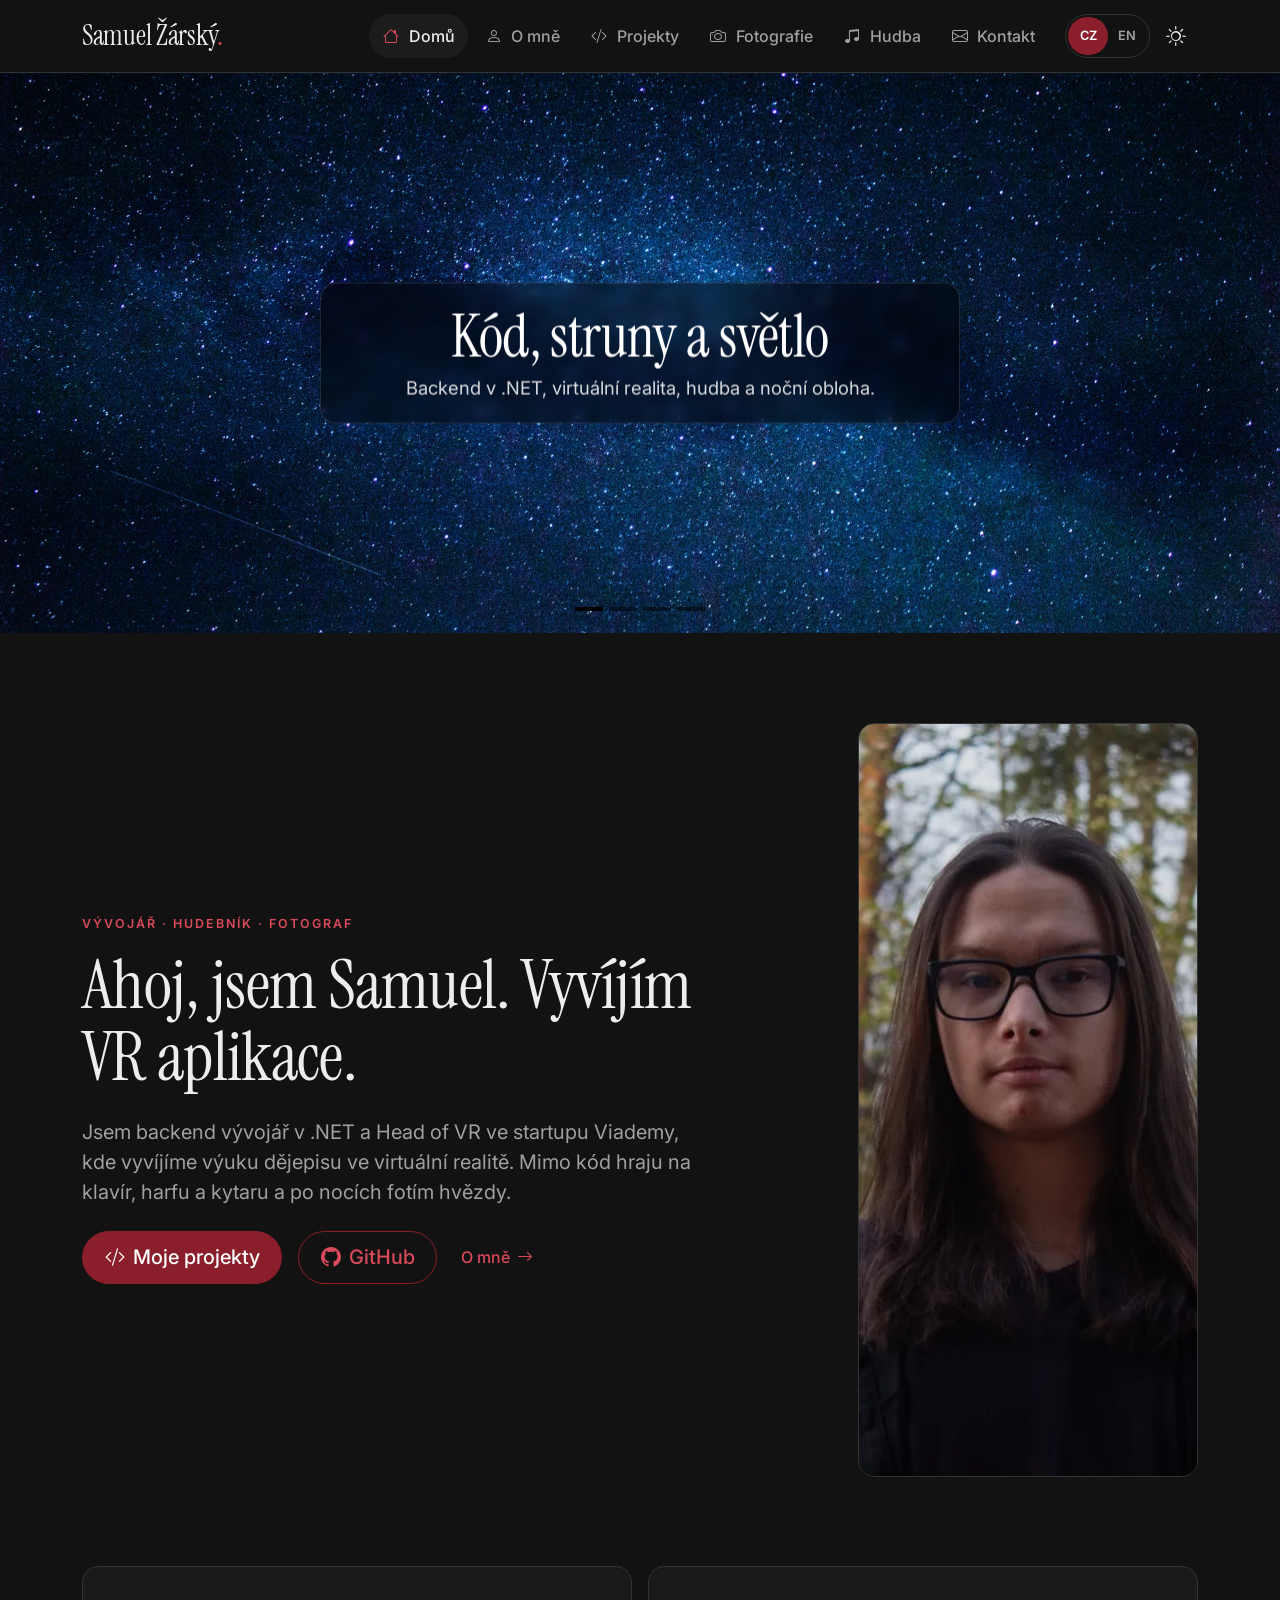
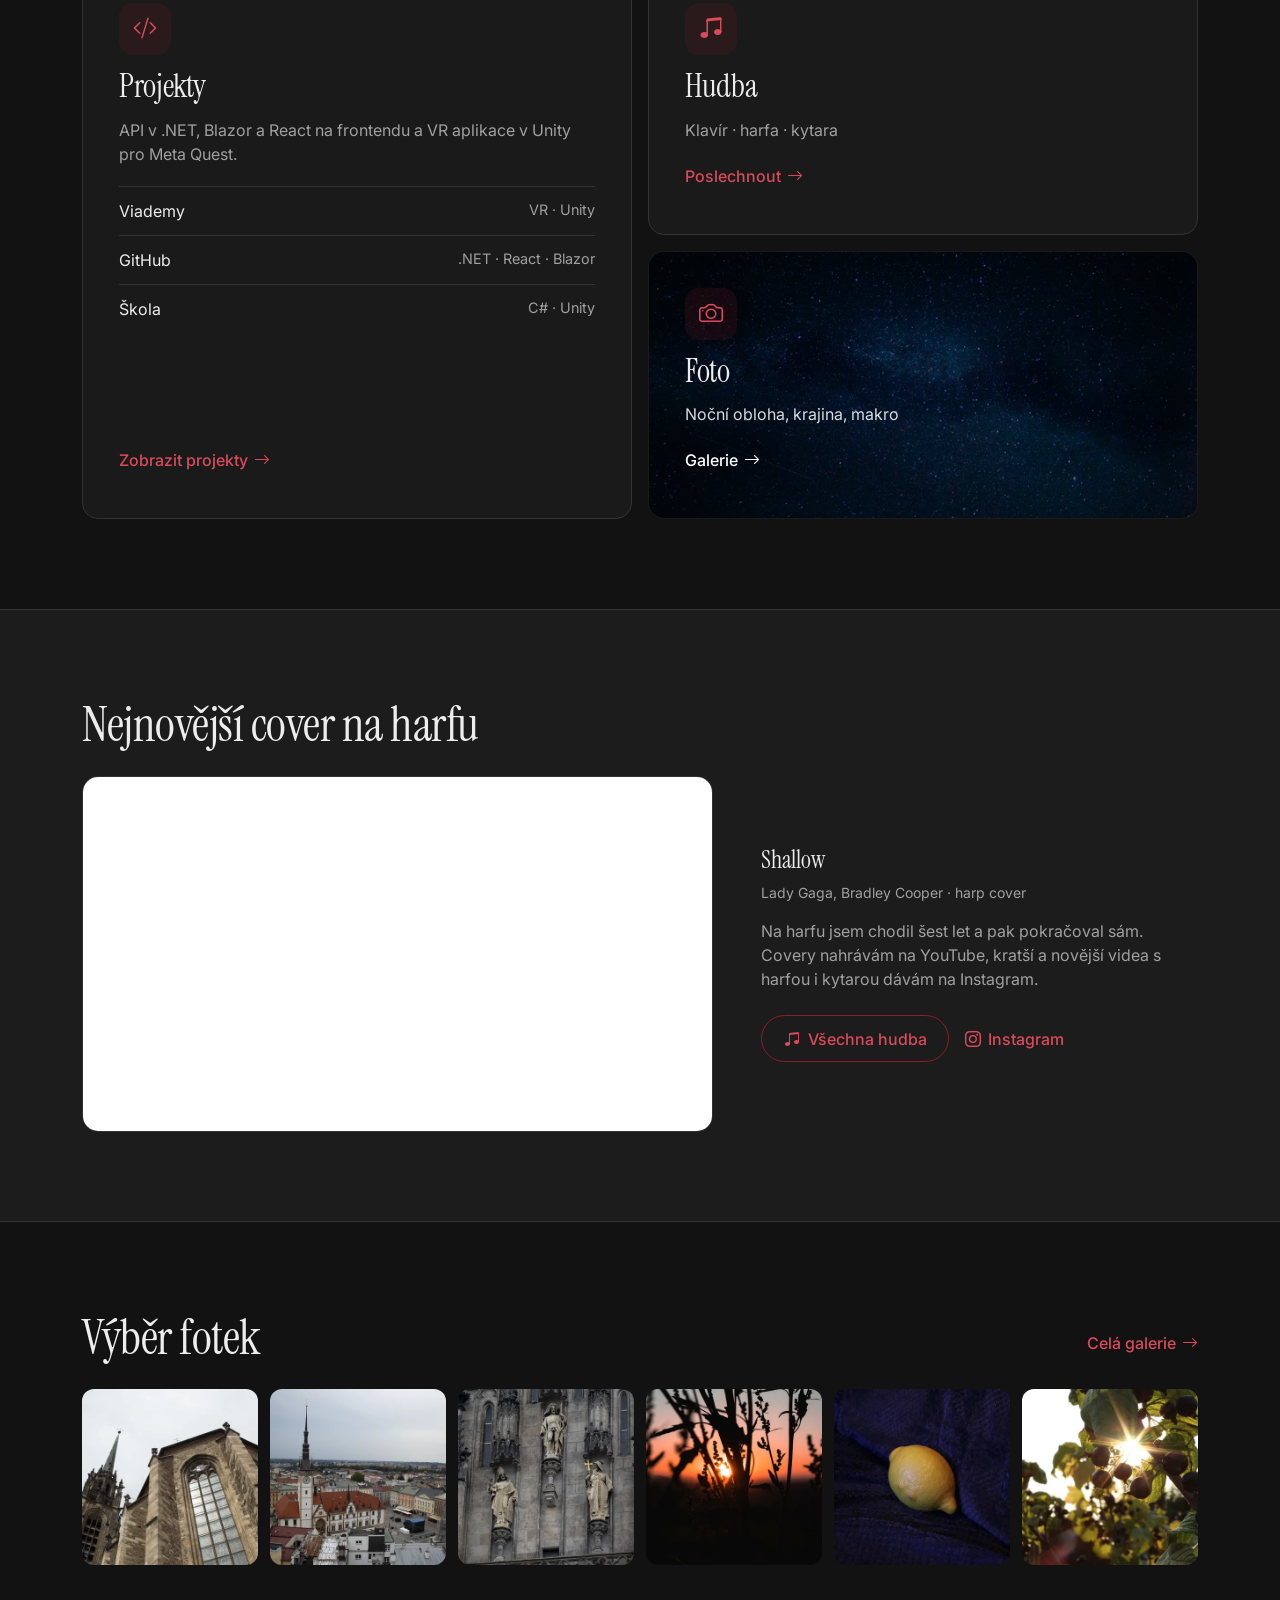
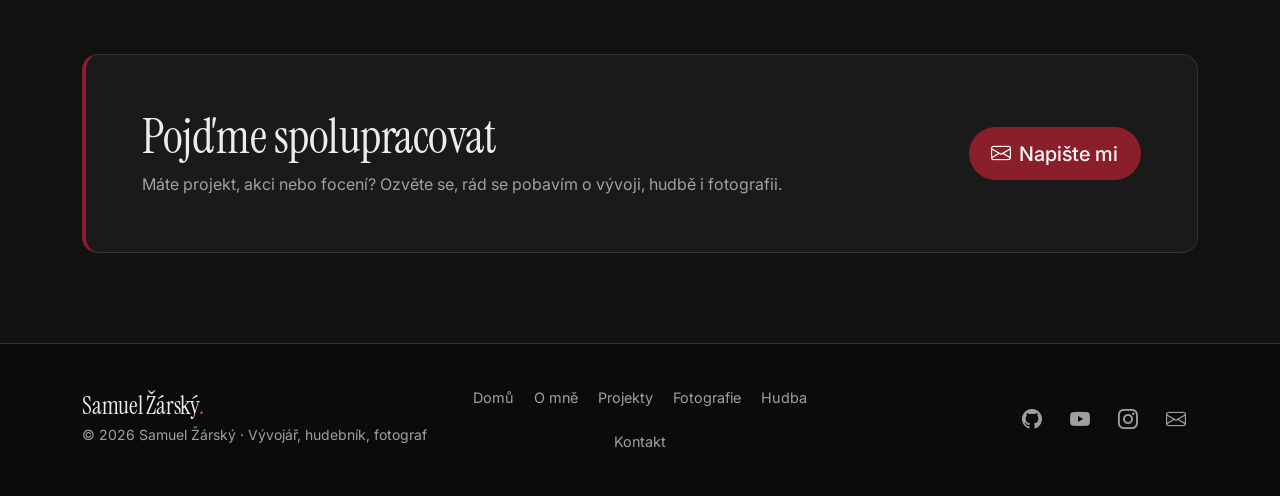
==== index.html @ fd3a8583 "web v1, needs updates" ====
<!DOCTYPE html>
<html lang="cs" data-bs-theme="dark">
<head>
  <meta charset="utf-8">
  <meta name="viewport" content="width=device-width, initial-scale=1">
  <title data-i18n="title.home">Samuel Žárský – vývojář, hudebník, fotograf</title>
  <meta name="description" content="Osobní portfolio Samuela Žárského: backend vývoj v .NET, VR aplikace v Unity, hudba a fotografie.">
  <meta name="theme-color" content="#121212">
  <script>
    (function () {
      try {
        var t = localStorage.getItem("theme");
        if (t === "light" || t === "dark") document.documentElement.setAttribute("data-bs-theme", t);
        var l = localStorage.getItem("lang");
        if (l === "cs" || l === "en") document.documentElement.lang = l;
      } catch (e) {}
    })();
  </script>
  <link rel="icon" href="assets/favicon.svg" type="image/svg+xml">
  <link rel="preconnect" href="https://fonts.googleapis.com">
  <link rel="preconnect" href="https://fonts.gstatic.com" crossorigin>
  <link rel="stylesheet" href="https://fonts.googleapis.com/css2?family=Instrument+Serif&amp;family=Inter:wght@400;500;600&amp;display=swap">
  <link rel="stylesheet" href="https://cdn.jsdelivr.net/npm/bootstrap@5.3.3/dist/css/bootstrap.min.css">
  <link rel="stylesheet" href="https://cdn.jsdelivr.net/npm/bootstrap-icons@1.11.3/font/bootstrap-icons.min.css">
  <link rel="stylesheet" href="assets/css/style.css">
</head>
<body>
  <a class="skip-link visually-hidden-focusable" href="#main" data-i18n="common.skip">Přeskočit na obsah</a>

  <!-- Navbar + offcanvas menu -->
  <header class="site-header sticky-top">
    <nav class="navbar navbar-expand-lg" aria-label="Hlavní navigace" data-i18n-attr="aria-label:common.mainNav">
      <div class="container">
        <a class="navbar-brand logo" href="index.html">Samuel Žárský<span class="accent">.</span></a>
        <div class="d-flex align-items-center gap-1 order-lg-last ms-auto ms-lg-3">
          <div class="d-flex">
          <div class="btn-group lang-switch" role="group" aria-label="Jazyk / Language">
            <button type="button" class="btn btn-lang" data-lang="cs" aria-label="Čeština">CZ</button>
            <button type="button" class="btn btn-lang" data-lang="en" aria-label="English">EN</button>
          </div>
          </div>
          <button type="button" class="btn-icon theme-toggle" aria-label="Přepnout světlý / tmavý motiv" data-i18n-attr="aria-label:common.theme"><i class="bi bi-sun" aria-hidden="true"></i></button>
          <button class="navbar-toggler btn-icon" type="button" data-bs-toggle="offcanvas" data-bs-target="#mainMenu" aria-controls="mainMenu" aria-label="Otevřít menu" data-i18n-attr="aria-label:common.openMenu"><i class="bi bi-list" aria-hidden="true"></i></button>
        </div>
        <div class="offcanvas offcanvas-end" tabindex="-1" id="mainMenu" aria-labelledby="mainMenuLabel">
          <div class="offcanvas-header">
            <p class="offcanvas-title logo mb-0" id="mainMenuLabel">Samuel Žárský<span class="accent">.</span></p>
            <button type="button" class="btn-icon ms-auto" data-bs-dismiss="offcanvas" aria-label="Zavřít menu" data-i18n-attr="aria-label:common.closeMenu"><i class="bi bi-x-lg" aria-hidden="true"></i></button>
          </div>
          <div class="offcanvas-body">
            <ul class="navbar-nav ms-lg-auto gap-1">
              <li class="nav-item"><a class="nav-link active" aria-current="page" href="index.html"><i class="bi bi-house" aria-hidden="true"></i><span data-i18n="nav.home">Domů</span></a></li>
              <li class="nav-item"><a class="nav-link" href="o-mne.html"><i class="bi bi-person" aria-hidden="true"></i><span data-i18n="nav.about">O mně</span></a></li>
              <li class="nav-item"><a class="nav-link" href="projekty.html"><i class="bi bi-code-slash" aria-hidden="true"></i><span data-i18n="nav.projects">Projekty</span></a></li>
              <li class="nav-item"><a class="nav-link" href="fotografie.html"><i class="bi bi-camera" aria-hidden="true"></i><span data-i18n="nav.photo">Fotografie</span></a></li>
              <li class="nav-item"><a class="nav-link" href="hudba.html"><i class="bi bi-music-note-beamed" aria-hidden="true"></i><span data-i18n="nav.music">Hudba</span></a></li>
              <li class="nav-item"><a class="nav-link" href="kontakt.html"><i class="bi bi-envelope" aria-hidden="true"></i><span data-i18n="nav.contact">Kontakt</span></a></li>
            </ul>
            <div class="d-lg-none mt-4 pt-4 border-top">
              <div class="d-flex align-items-center justify-content-between gap-3 mb-3">
                <span class="form-section-title mb-0" data-i18n="common.language">Jazyk</span>
                <div class="btn-group lang-switch" role="group" aria-label="Jazyk / Language">
            <button type="button" class="btn btn-lang" data-lang="cs" aria-label="Čeština">CZ</button>
            <button type="button" class="btn btn-lang" data-lang="en" aria-label="English">EN</button>
          </div>
              </div>
              <div class="d-flex align-items-center justify-content-between gap-3 mb-3">
                <span class="form-section-title mb-0" data-i18n="common.themeLabel">Motiv</span>
                <button type="button" class="btn-icon theme-toggle" aria-label="Přepnout světlý / tmavý motiv" data-i18n-attr="aria-label:common.theme"><i class="bi bi-sun" aria-hidden="true"></i></button>
              </div>
              <ul class="social-links list-unstyled mb-0">
                <li><a class="btn-icon" href="https://github.com/StringSlayyer" target="_blank" rel="noopener" aria-label="GitHub"><i class="bi bi-github" aria-hidden="true"></i></a></li>
                <li><a class="btn-icon" href="https://www.youtube.com/@samuelzarsky666" target="_blank" rel="noopener" aria-label="YouTube"><i class="bi bi-youtube" aria-hidden="true"></i></a></li>
                <li><a class="btn-icon" href="https://www.instagram.com/samuel_zarsky/" target="_blank" rel="noopener" aria-label="Instagram"><i class="bi bi-instagram" aria-hidden="true"></i></a></li>
                <li><a class="btn-icon" href="mailto:sam@viademy.com" aria-label="E-mail"><i class="bi bi-envelope" aria-hidden="true"></i></a></li>
              </ul>
            </div>
          </div>
        </div>
      </div>
    </nav>
  </header>

  <main id="main">
    <!-- Carousel -->
    <div id="heroCarousel" class="carousel slide carousel-fade hero-carousel" data-bs-ride="carousel" data-bs-interval="6000">
      <div class="carousel-indicators">
        <button type="button" data-bs-target="#heroCarousel" data-bs-slide-to="0" class="active" aria-current="true" aria-label="Snímek 1"></button>
        <button type="button" data-bs-target="#heroCarousel" data-bs-slide-to="1" aria-label="Snímek 2"></button>
        <button type="button" data-bs-target="#heroCarousel" data-bs-slide-to="2" aria-label="Snímek 3"></button>
        <button type="button" data-bs-target="#heroCarousel" data-bs-slide-to="3" aria-label="Snímek 4"></button>
      </div>
      <div class="carousel-inner">
        <div class="carousel-item active">
          <img src="assets/img/carousel/img_7862_ps.webp" width="2000" height="1333" alt="Mléčná dráha na noční obloze" data-i18n-attr="alt:hero.alt1">
          <div class="carousel-caption">
            <h2 data-i18n="hero.t1">Kód, struny a světlo</h2>
            <p data-i18n="hero.s1">Backend v .NET, virtuální realita, hudba a noční obloha.</p>
          </div>
        </div>
        <div class="carousel-item">
          <img src="assets/img/carousel/img_1972_ps1.webp" width="2000" height="1333" alt="Star trails nad siluetami stromů" data-i18n-attr="alt:hero.alt2" loading="lazy">
          <div class="carousel-caption">
            <h2 data-i18n="hero.t2">Kód</h2>
            <p data-i18n="hero.s2">Backend v .NET a VR aplikace v Unity.</p>
          </div>
        </div>
        <div class="carousel-item">
          <img src="assets/img/carousel/img_9283.webp" width="2000" height="1333" alt="Západ slunce prosvítající vysokou trávou" data-i18n-attr="alt:hero.alt3" loading="lazy">
          <div class="carousel-caption">
            <h2 data-i18n="hero.t3">Struny</h2>
            <p data-i18n="hero.s3">Klavír od první třídy, harfa a kytara.</p>
          </div>
        </div>
        <div class="carousel-item">
          <img src="assets/img/carousel/img_6453.webp" width="2000" height="1333" alt="Zimní noční obloha nad osvětleným obzorem" data-i18n-attr="alt:hero.alt4" loading="lazy">
          <div class="carousel-caption">
            <h2 data-i18n="hero.t4">Světlo</h2>
            <p data-i18n="hero.s4">Noční obloha, krajina a detaily kolem nás.</p>
          </div>
        </div>
      </div>
      <button class="carousel-control-prev" type="button" data-bs-target="#heroCarousel" data-bs-slide="prev">
        <span class="carousel-control-prev-icon" aria-hidden="true"></span>
        <span class="visually-hidden" data-i18n="common.prev">Předchozí</span>
      </button>
      <button class="carousel-control-next" type="button" data-bs-target="#heroCarousel" data-bs-slide="next">
        <span class="carousel-control-next-icon" aria-hidden="true"></span>
        <span class="visually-hidden" data-i18n="common.next">Další</span>
      </button>
    </div>

    <!-- Intro -->
    <section class="section" aria-labelledby="introTitle">
      <div class="container">
        <div class="row align-items-center g-4 g-lg-5">
          <div class="col-lg-7" data-reveal>
            <p class="eyebrow mb-3" data-i18n="home.eyebrow">Vývojář · Hudebník · Fotograf</p>
            <h1 id="introTitle" class="mb-4" data-i18n="home.title">Ahoj, jsem Samuel. Vyvíjím VR aplikace.</h1>
            <p class="lead mb-4" data-i18n="home.lead">Jsem backend vývojář v .NET a Head of VR ve startupu Viademy, kde vyvíjíme výuku dějepisu ve virtuální realitě. Mimo kód hraju na klavír, harfu a kytaru a po nocích fotím hvězdy.</p>
            <div class="d-flex flex-wrap align-items-center gap-2 gap-lg-3">
              <a class="btn btn-primary btn-lg" href="projekty.html"><i class="bi bi-code-slash" aria-hidden="true"></i><span data-i18n="home.ctaProjects">Moje projekty</span></a>
              <a class="btn btn-outline-primary btn-lg" href="https://github.com/StringSlayyer" target="_blank" rel="noopener"><i class="bi bi-github" aria-hidden="true"></i>GitHub</a>
              <a class="btn-link-arrow d-none d-lg-inline-flex ms-2" href="o-mne.html"><span data-i18n="nav.about">O mně</span><i class="bi bi-arrow-right" aria-hidden="true"></i></a>
            </div>
          </div>
          <div class="col-lg-4 offset-lg-1 d-none d-lg-block" data-reveal>
            <img class="portrait" src="assets/img/portret/img_0406.webp" width="800" height="754" alt="Portrét Samuela Žárského" data-i18n-attr="alt:common.portraitAlt" loading="lazy">
          </div>
        </div>
      </div>
    </section>

    <!-- Bento karty -->
    <section class="section pt-0" aria-label="Co dělám" data-i18n-attr="aria-label:home.bentoLabel">
      <div class="container">
        <div class="bento">
          <a class="bento-card bento-large card-surface card-hover" href="projekty.html" data-reveal>
            <span class="card-icon"><i class="bi bi-code-slash" aria-hidden="true"></i></span>
            <h3 data-i18n="nav.projects">Projekty</h3>
            <p data-i18n="home.bentoProjectsText">API v .NET, Blazor a React na frontendu a VR aplikace v Unity pro Meta Quest.</p>
            <ul class="project-list">
              <li><span>Viademy</span><span>VR · Unity</span></li>
              <li><span>GitHub</span><span>.NET · React · Blazor</span></li>
              <li><span data-i18n="projects.tabSchool">Škola</span><span>C# · Unity</span></li>
            </ul>
            <span class="btn-link-arrow"><span data-i18n="home.allProjects">Zobrazit projekty</span><i class="bi bi-arrow-right" aria-hidden="true"></i></span>
          </a>
          <a class="bento-card card-surface card-hover" href="hudba.html" data-reveal>
            <span class="card-icon"><i class="bi bi-music-note-beamed" aria-hidden="true"></i></span>
            <h3 data-i18n="nav.music">Hudba</h3>
            <p data-i18n="home.bentoMusicText">Klavír · harfa · kytara</p>
            <span class="btn-link-arrow"><span data-i18n="home.toMusic">Poslechnout</span><i class="bi bi-arrow-right" aria-hidden="true"></i></span>
          </a>
          <a class="bento-card card-surface card-hover has-image" href="fotografie.html" data-reveal>
            <img class="bento-bg" src="assets/img/galerie/noc/img_7862_ps-thumb.webp" width="600" height="400" alt="" loading="lazy">
            <span class="card-icon"><i class="bi bi-camera" aria-hidden="true"></i></span>
            <h3 data-i18n="home.bentoPhotoTitle">Foto</h3>
            <p data-i18n="home.bentoPhotoText">Noční obloha, krajina, makro</p>
            <span class="btn-link-arrow"><span data-i18n="home.toGallery">Galerie</span><i class="bi bi-arrow-right" aria-hidden="true"></i></span>
          </a>
        </div>
      </div>
    </section>

    <!-- Hudba: nejnovější cover -->
    <section class="section band" aria-labelledby="musicTitle">
      <div class="container">
        <h2 id="musicTitle" class="mb-4" data-reveal data-i18n="home.musicTitle">Nejnovější cover na harfu</h2>
        <div class="row g-4 g-lg-5 align-items-center">
          <div class="col-md-7" data-reveal>
            <div class="ratio ratio-16x9 video-frame">
              <iframe src="https://www.youtube-nocookie.com/embed/yvp74DBEI4M" title="Shallow – Lady Gaga, Bradley Cooper (harp cover)" loading="lazy" allow="accelerometer; clipboard-write; encrypted-media; gyroscope; picture-in-picture; web-share" referrerpolicy="strict-origin-when-cross-origin" allowfullscreen></iframe>
            </div>
          </div>
          <div class="col-md-5" data-reveal>
            <h3 class="h4 mb-2">Shallow</h3>
            <p class="text-secondary small mb-3">Lady Gaga, Bradley Cooper · harp cover</p>
            <p class="text-secondary mb-4" data-i18n="home.musicText">Na harfu jsem chodil šest let a pak pokračoval sám. Covery nahrávám na YouTube, kratší a novější videa s harfou i kytarou dávám na Instagram.</p>
            <div class="d-flex flex-wrap align-items-center gap-3">
              <a class="btn btn-outline-primary" href="hudba.html"><i class="bi bi-music-note-beamed" aria-hidden="true"></i><span data-i18n="home.musicMore">Všechna hudba</span></a>
              <a class="btn-link-arrow" href="https://www.instagram.com/samuel_zarsky/" target="_blank" rel="noopener"><i class="bi bi-instagram" aria-hidden="true"></i><span>Instagram</span></a>
            </div>
          </div>
        </div>
      </div>
    </section>

    <!-- Výběr fotek (klik otevře modal) -->
    <section class="section" aria-labelledby="photosTitle">
      <div class="container">
        <div class="d-flex flex-wrap align-items-end justify-content-between gap-3 mb-4" data-reveal>
          <h2 id="photosTitle" class="mb-0" data-i18n="home.photosTitle">Výběr fotek</h2>
          <a class="btn-link-arrow d-none d-lg-inline-flex" href="fotografie.html"><span data-i18n="home.fullGallery">Celá galerie</span><i class="bi bi-arrow-right" aria-hidden="true"></i></a>
        </div>
        <div class="row row-cols-3 row-cols-md-4 row-cols-lg-6 photo-grid" id="featuredGrid" data-reveal></div>
        <div class="text-center mt-4 d-lg-none">
          <a class="btn btn-outline-light-subtle" href="fotografie.html"><i class="bi bi-images" aria-hidden="true"></i><span data-i18n="home.fullGallery">Celá galerie</span></a>
        </div>
      </div>
    </section>

    <!-- Výzva ke kontaktu -->
    <section class="section pt-0" aria-labelledby="ctaTitle">
      <div class="container">
        <div class="cta-box d-flex flex-column flex-md-row align-items-md-center justify-content-between gap-4" data-reveal>
          <div>
            <h2 id="ctaTitle" class="mb-2" data-i18n="home.ctaTitle">Pojďme spolupracovat</h2>
            <p class="text-secondary mb-0" data-i18n="home.ctaText">Máte projekt, akci nebo focení? Ozvěte se, rád se pobavím o vývoji, hudbě i fotografii.</p>
          </div>
          <a class="btn btn-primary btn-lg flex-shrink-0" href="kontakt.html"><i class="bi bi-envelope" aria-hidden="true"></i><span data-i18n="home.ctaButton">Napište mi</span></a>
        </div>
      </div>
    </section>
  </main>

  <!-- Modal: detail fotky -->
  <div class="modal fade" id="photoModal" tabindex="-1" aria-labelledby="photoModalTitle" aria-hidden="true">
    <div class="modal-dialog modal-xl modal-dialog-centered modal-fullscreen-md-down">
      <div class="modal-content">
        <div class="modal-header">
          <div>
            <p class="eyebrow mb-1" id="photoModalCategory"></p>
            <h2 class="modal-title h3 mb-0" id="photoModalTitle">&nbsp;</h2>
          </div>
          <button type="button" class="btn-icon ms-auto" data-bs-dismiss="modal" aria-label="Zavřít" data-i18n-attr="aria-label:common.close"><i class="bi bi-x-lg" aria-hidden="true"></i></button>
        </div>
        <div class="modal-body">
          <figure class="modal-photo mb-4" id="photoModalMedia"></figure>
          <dl class="exif-list" id="photoModalExif"></dl>
        </div>
        <div class="modal-footer justify-content-between">
          <button type="button" class="btn btn-outline-light-subtle" id="photoPrev"><i class="bi bi-chevron-left" aria-hidden="true"></i><span data-i18n="common.prev">Předchozí</span></button>
          <button type="button" class="btn btn-outline-light-subtle" id="photoNext"><span data-i18n="common.next">Další</span><i class="bi bi-chevron-right" aria-hidden="true"></i></button>
        </div>
      </div>
    </div>
  </div>

  <!-- Footer -->
  <footer class="site-footer">
    <div class="container">
      <div class="row g-4 align-items-center text-center text-md-start">
        <div class="col-md-6 col-lg-4">
          <a class="logo" href="index.html">Samuel Žárský<span class="accent">.</span></a>
          <p class="text-secondary small mb-0 mt-1">&copy; 2026 Samuel Žárský · <span data-i18n="footer.note">Vývojář, hudebník, fotograf</span></p>
        </div>
        <nav class="col-lg-4 d-none d-lg-block" aria-label="Mapa webu" data-i18n-attr="aria-label:footer.sitemap">
          <ul class="footer-sitemap list-unstyled mb-0">
            <li><a href="index.html" data-i18n="nav.home">Domů</a></li>
            <li><a href="o-mne.html" data-i18n="nav.about">O mně</a></li>
            <li><a href="projekty.html" data-i18n="nav.projects">Projekty</a></li>
            <li><a href="fotografie.html" data-i18n="nav.photo">Fotografie</a></li>
            <li><a href="hudba.html" data-i18n="nav.music">Hudba</a></li>
            <li><a href="kontakt.html" data-i18n="nav.contact">Kontakt</a></li>
          </ul>
        </nav>
        <div class="col-md-6 col-lg-4 d-flex justify-content-center justify-content-md-end">
          <ul class="social-links list-unstyled mb-0">
                <li><a class="btn-icon" href="https://github.com/StringSlayyer" target="_blank" rel="noopener" aria-label="GitHub"><i class="bi bi-github" aria-hidden="true"></i></a></li>
                <li><a class="btn-icon" href="https://www.youtube.com/@samuelzarsky666" target="_blank" rel="noopener" aria-label="YouTube"><i class="bi bi-youtube" aria-hidden="true"></i></a></li>
                <li><a class="btn-icon" href="https://www.instagram.com/samuel_zarsky/" target="_blank" rel="noopener" aria-label="Instagram"><i class="bi bi-instagram" aria-hidden="true"></i></a></li>
                <li><a class="btn-icon" href="mailto:sam@viademy.com" aria-label="E-mail"><i class="bi bi-envelope" aria-hidden="true"></i></a></li>
              </ul>
        </div>
      </div>
    </div>
  </footer>
  <script src="https://cdn.jsdelivr.net/npm/bootstrap@5.3.3/dist/js/bootstrap.bundle.min.js"></script>
  <script src="assets/js/data-fotky.js"></script>
  <script src="assets/js/i18n.js"></script>
  <script src="assets/js/main.js"></script>
</body>
</html>
---- assets/css/style.css ----
/* ===== Proměnné a motivy ===== */
:root {
  --accent: #8B1E2B;
  --accent-hover: #A3222F;
  --accent-active: #741823;
  --accent-light: #D94A5A;
  --accent-rgb: 139, 30, 43;
  --font-heading: "Instrument Serif", Georgia, "Times New Roman", serif;
  --font-body: "Inter", system-ui, -apple-system, "Segoe UI", Roboto, sans-serif;
  --radius: 1rem;
  --nav-h: 72px;
}

[data-bs-theme="dark"] {
  --bg: #121212;
  --surface: #1A1A1A;
  --surface-2: #1C1C1C;
  --border: #333333;
  --text: #EDEDED;
  --text-2: #A0A0A0;
  --accent-text: var(--accent-light);
  --nav-bg: rgba(18, 18, 18, 0.72);
  --footer-bg: #0B0B0B;

  --bs-body-bg: var(--bg);
  --bs-body-bg-rgb: 18, 18, 18;
  --bs-body-color: var(--text);
  --bs-body-color-rgb: 237, 237, 237;
  --bs-emphasis-color: #FFFFFF;
  --bs-heading-color: var(--text);
  --bs-secondary-color: var(--text-2);
  --bs-secondary-bg: var(--surface-2);
  --bs-tertiary-bg: var(--surface);
  --bs-border-color: var(--border);
  --bs-link-color: var(--accent-light);
  --bs-link-color-rgb: 217, 74, 90;
  --bs-link-hover-color: #E7707D;
  --bs-link-hover-color-rgb: 231, 112, 125;
}

[data-bs-theme="light"] {
  --bg: #FAFAFA;
  --surface: #FFFFFF;
  --surface-2: #F2F2F2;
  --border: #DDDDDD;
  --text: #1A1A1A;
  --text-2: #5C5C5C;
  --accent-text: var(--accent);
  --nav-bg: rgba(250, 250, 250, 0.78);
  --footer-bg: #F0F0F0;

  --bs-body-bg: var(--bg);
  --bs-body-bg-rgb: 250, 250, 250;
  --bs-body-color: var(--text);
  --bs-body-color-rgb: 26, 26, 26;
  --bs-heading-color: var(--text);
  --bs-secondary-color: var(--text-2);
  --bs-secondary-bg: var(--surface-2);
  --bs-tertiary-bg: var(--surface);
  --bs-border-color: var(--border);
  --bs-link-color: var(--accent);
  --bs-link-color-rgb: 139, 30, 43;
  --bs-link-hover-color: var(--accent-hover);
  --bs-link-hover-color-rgb: 163, 34, 47;
}

/* ===== Základ ===== */
html { scroll-padding-top: calc(var(--nav-h) + 1rem); }

body {
  font-family: var(--font-body);
  background: var(--bg);
  color: var(--text);
  -webkit-font-smoothing: antialiased;
  display: flex;
  flex-direction: column;
  min-height: 100vh;
}

main { flex: 1 0 auto; }

h1, h2, h3, h4, .display-heading, .logo {
  font-family: var(--font-heading);
  font-weight: 400;
  letter-spacing: -0.01em;
}

h1 { font-size: clamp(2.4rem, 5vw + 1rem, 4.25rem); line-height: 1.05; }
h2 { font-size: clamp(1.9rem, 3vw + 1rem, 3rem); line-height: 1.1; }
h3 { font-size: clamp(1.5rem, 1.5vw + 1rem, 2rem); }

.text-secondary { color: var(--text-2) !important; }
.text-accent { color: var(--accent-text) !important; }
.accent { color: var(--accent-text); }

.eyebrow {
  font-family: var(--font-body);
  font-size: 0.78rem;
  font-weight: 600;
  letter-spacing: 0.16em;
  text-transform: uppercase;
  color: var(--accent-text);
}

.section { padding-block: clamp(3.5rem, 7vw, 6.5rem); }
.section-tight { padding-block: clamp(2.5rem, 5vw, 4rem); }
.lead { color: var(--text-2); font-weight: 400; }

::selection { background: var(--accent); color: #fff; }

.skip-link {
  position: absolute;
  left: 1rem;
  top: 1rem;
  z-index: 2000;
  padding: 0.75rem 1rem;
  background: var(--accent);
  color: #fff;
  border-radius: 0.5rem;
}

/* ===== Tlačítka ===== */
.btn {
  --bs-btn-padding-y: 0.65rem;
  --bs-btn-padding-x: 1.35rem;
  --bs-btn-font-weight: 500;
  --bs-btn-border-radius: 999px;
  min-height: 44px;
  display: inline-flex;
  align-items: center;
  justify-content: center;
  gap: 0.5rem;
}

.btn-sm { --bs-btn-padding-y: 0.35rem; --bs-btn-padding-x: 0.9rem; }

.btn-primary {
  --bs-btn-color: #fff;
  --bs-btn-bg: var(--accent);
  --bs-btn-border-color: var(--accent);
  --bs-btn-hover-color: #fff;
  --bs-btn-hover-bg: var(--accent-hover);
  --bs-btn-hover-border-color: var(--accent-hover);
  --bs-btn-active-color: #fff;
  --bs-btn-active-bg: var(--accent-active);
  --bs-btn-active-border-color: var(--accent-active);
  --bs-btn-disabled-bg: var(--accent);
  --bs-btn-disabled-border-color: var(--accent);
  --bs-btn-focus-shadow-rgb: var(--accent-rgb);
}

.btn-outline-primary {
  --bs-btn-color: var(--accent-text);
  --bs-btn-border-color: var(--accent);
  --bs-btn-hover-color: #fff;
  --bs-btn-hover-bg: var(--accent);
  --bs-btn-hover-border-color: var(--accent);
  --bs-btn-active-color: #fff;
  --bs-btn-active-bg: var(--accent-active);
  --bs-btn-active-border-color: var(--accent-active);
  --bs-btn-focus-shadow-rgb: var(--accent-rgb);
}

.btn-outline-light-subtle {
  --bs-btn-color: var(--text);
  --bs-btn-border-color: var(--border);
  --bs-btn-hover-color: var(--text);
  --bs-btn-hover-bg: var(--surface-2);
  --bs-btn-hover-border-color: var(--text-2);
  --bs-btn-active-color: var(--text);
  --bs-btn-active-bg: var(--surface-2);
  --bs-btn-active-border-color: var(--text-2);
}

.btn-link-arrow {
  padding: 0;
  min-height: 44px;
  color: var(--accent-text);
  font-weight: 500;
  text-decoration: none;
  display: inline-flex;
  align-items: center;
  gap: 0.4rem;
}

.btn-link-arrow i { transition: transform 0.2s ease; }
.btn-link-arrow:hover i { transform: translateX(4px); }

.btn-icon {
  width: 44px;
  height: 44px;
  padding: 0;
  border: 0;
  border-radius: 50%;
  display: inline-flex;
  align-items: center;
  justify-content: center;
  background: transparent;
  color: var(--text);
  font-size: 1.25rem;
}

.btn-icon:hover { background: var(--surface-2); color: var(--text); }
.btn-icon:focus-visible { outline: 2px solid var(--accent-text); outline-offset: 2px; }

/* Přepínač jazyka */
.lang-switch {
  border: 1px solid var(--border);
  border-radius: 999px;
  padding: 2px;
}

.btn-lang {
  --bs-btn-padding-x: 0.6rem;
  --bs-btn-padding-y: 0;
  --bs-btn-font-size: 0.8rem;
  --bs-btn-font-weight: 600;
  min-width: 40px;
  min-height: 38px;
  color: var(--text-2);
  border: 0;
  border-radius: 999px !important;
}

.btn-lang:hover { color: var(--text); }
.btn-lang.active { background: var(--accent); color: #fff; }

/* ===== Navbar ===== */
.site-header {
  isolation: isolate;
  border-bottom: 1px solid var(--border);
}

/* Blur na pseudo-elementu: backdrop-filter přímo na headeru by „uvěznil“ fixní offcanvas uvnitř headeru */
.site-header::before {
  content: "";
  position: absolute;
  inset: 0;
  z-index: -1;
  background: var(--nav-bg);
  -webkit-backdrop-filter: blur(14px) saturate(140%);
  backdrop-filter: blur(14px) saturate(140%);
}

.site-header .navbar { min-height: var(--nav-h); padding-block: 0.5rem; }

.logo {
  font-size: 1.75rem;
  color: var(--text);
  text-decoration: none;
  line-height: 1;
  white-space: nowrap;
}

.logo:hover { color: var(--text); }
.logo .accent { color: var(--accent-text); }

.navbar-toggler { border: 0; box-shadow: none !important; }

.site-header .nav-link {
  display: flex;
  align-items: center;
  gap: 0.6rem;
  min-height: 44px;
  color: var(--text-2);
  font-weight: 500;
  border-radius: 999px;
  transition: color 0.2s ease, background-color 0.2s ease;
}

.site-header .nav-link:hover { color: var(--text); }
.site-header .nav-link.active { color: var(--text); }
.site-header .nav-link.active i { color: var(--accent-text); }

.offcanvas {
  --bs-offcanvas-bg: var(--surface);
  --bs-offcanvas-width: min(320px, 85vw);
  border-left: 1px solid var(--border);
}

@media (max-width: 991.98px) {
  .site-header .nav-link {
    padding: 0.75rem 1rem;
    font-size: 1.1rem;
  }
  .site-header .nav-link.active { background: var(--surface-2); }
}

@media (min-width: 992px) {
  .site-header .nav-link { padding-inline: 0.85rem !important; }
  .site-header .nav-link.active { background: var(--surface-2); }
}

@media (max-width: 400px) {
  .logo { font-size: 1.45rem; }
  .site-header .container { padding-inline: 0.75rem; }
}

/* ===== Carousel ===== */
.hero-carousel { background: #000; }

.hero-carousel .carousel-item { height: 280px; }

@media (min-width: 768px) { .hero-carousel .carousel-item { height: 400px; } }
@media (min-width: 992px) { .hero-carousel .carousel-item { height: 560px; } }

.hero-carousel .carousel-item img {
  width: 100%;
  height: 100%;
  object-fit: cover;
}

.hero-carousel .carousel-caption {
  z-index: 2;
  left: 50%;
  right: auto;
  bottom: 50%;
  transform: translate(-50%, 50%);
  width: min(640px, calc(100% - 7rem));
  padding: 1.25rem 1.75rem;
  text-align: center;
  background: rgba(0, 0, 0, 0.45);
  -webkit-backdrop-filter: blur(6px);
  backdrop-filter: blur(6px);
  border: 1px solid rgba(255, 255, 255, 0.12);
  border-radius: var(--radius);
}

.hero-carousel .carousel-caption h2 {
  font-size: clamp(1.9rem, 4vw + 0.5rem, 3.75rem);
  color: #fff;
  margin-bottom: 0.4rem;
}

.hero-carousel .carousel-caption p {
  font-size: clamp(0.9rem, 0.6vw + 0.75rem, 1.15rem);
  color: rgba(255, 255, 255, 0.85);
  margin: 0;
}

.hero-carousel .carousel-control-prev,
.hero-carousel .carousel-control-next {
  width: 4rem;
  z-index: 3;
}

.hero-carousel .carousel-indicators { z-index: 3; margin-bottom: 0.75rem; }

.hero-carousel .carousel-indicators [data-bs-target] {
  width: 28px;
  height: 4px;
  border-radius: 2px;
}

.hero-carousel .carousel-indicators .active { background-color: var(--accent-light); }

@media (max-width: 575.98px) {
  .hero-carousel .carousel-caption { width: calc(100% - 6rem); padding: 0.9rem 1rem; }
  .hero-carousel .carousel-control-prev,
  .hero-carousel .carousel-control-next { width: 2.75rem; }
}

/* ===== Intro ===== */
.portrait {
  width: 100%;
  aspect-ratio: 4 / 5;
  object-fit: cover;
  border-radius: var(--radius);
  border: 1px solid var(--border);
}

/* ===== Karty ===== */
.card-surface {
  background: var(--surface);
  border: 1px solid var(--border);
  border-radius: var(--radius);
  color: var(--text);
  transition: transform 0.25s ease, border-color 0.25s ease, box-shadow 0.25s ease;
}

.card-hover:hover {
  transform: translateY(-4px);
  border-color: rgba(var(--accent-rgb), 0.7);
  box-shadow: 0 14px 32px rgba(0, 0, 0, 0.25);
}

.card-icon {
  width: 52px;
  height: 52px;
  border-radius: 14px;
  display: inline-flex;
  align-items: center;
  justify-content: center;
  font-size: 1.5rem;
  background: rgba(var(--accent-rgb), 0.15);
  color: var(--accent-text);
}

/* ===== Bento grid ===== */
.bento {
  display: grid;
  gap: 1rem;
  grid-template-columns: repeat(2, 1fr);
}

.bento-card {
  position: relative;
  padding: clamp(1.5rem, 3vw, 2.25rem);
  display: flex;
  flex-direction: column;
  gap: 0.75rem;
  overflow: hidden;
  min-height: 200px;
  text-decoration: none;
}

.bento-card h3 { margin: 0; }
.bento-card p { color: var(--text-2); margin: 0; }
.bento-card .btn-link-arrow { margin-top: auto; }

.bento-card.has-image { color: #fff; border-color: transparent; }
.bento-card.has-image p { color: rgba(255, 255, 255, 0.85); }
.bento-card.has-image .btn-link-arrow { color: #fff; }

.bento-card .bento-bg {
  position: absolute;
  inset: 0;
  width: 100%;
  height: 100%;
  object-fit: cover;
  z-index: 0;
  transition: transform 0.6s ease;
}

.bento-card.has-image::before {
  content: "";
  position: absolute;
  inset: 0;
  background: rgba(0, 0, 0, 0.55);
  z-index: 1;
}

.bento-card > *:not(.bento-bg) { position: relative; z-index: 2; }
.bento-card:hover .bento-bg { transform: scale(1.04); }

.project-list { list-style: none; padding: 0; margin: 0.5rem 0 0; }

.project-list li {
  display: flex;
  justify-content: space-between;
  gap: 1rem;
  padding: 0.75rem 0;
  border-top: 1px solid var(--border);
}

.project-list li span:last-child { color: var(--text-2); font-size: 0.9rem; text-align: right; }

.bento-large { grid-column: span 2; }

@media (max-width: 767.98px) {
  .bento-card:not(.bento-large) { padding: 1.25rem; min-height: 180px; }
  .bento-card:not(.bento-large) h3 { font-size: 1.5rem; }
  .bento-card:not(.bento-large) .card-icon { width: 44px; height: 44px; font-size: 1.25rem; }
}

@media (min-width: 768px) {
  .bento { grid-template-rows: repeat(2, minmax(220px, auto)); }
  .bento-large { grid-column: 1; grid-row: span 2; }
}

@media (min-width: 992px) {
  .bento { grid-template-columns: repeat(4, 1fr); grid-template-rows: repeat(2, minmax(250px, auto)); }
  .bento-large { grid-column: 1 / span 2; grid-row: 1 / span 2; }
  .bento-card:not(.bento-large) { grid-column: span 2; }
}

/* ===== Mřížka fotek (homepage) ===== */
.photo-grid { --bs-gutter-x: 0.75rem; --bs-gutter-y: 0.75rem; }

.photo-tile {
  display: block;
  width: 100%;
  padding: 0;
  border: 0;
  border-radius: 0.75rem;
  overflow: hidden;
  aspect-ratio: 1;
  background: var(--surface-2);
  cursor: zoom-in;
}

.photo-tile img {
  width: 100%;
  height: 100%;
  object-fit: cover;
  transition: transform 0.4s ease, opacity 0.3s ease;
}

.photo-tile:hover img { transform: scale(1.06); }
.photo-tile:focus-visible { outline: 3px solid var(--accent-text); outline-offset: 2px; }

/* ===== Masonry galerie ===== */
.masonry { columns: 1; column-gap: 1rem; }

@media (min-width: 576px) { .masonry { columns: 2; } }
@media (min-width: 992px) { .masonry { columns: 3; } }

.masonry-item {
  break-inside: avoid;
  margin-bottom: 1rem;
  position: relative;
}

.masonry-item .photo-tile { aspect-ratio: auto; }
.masonry-item .photo-tile img { height: auto; }

.masonry-item figcaption {
  position: absolute;
  left: 0;
  right: 0;
  bottom: 0;
  padding: 0.75rem 1rem;
  color: #fff;
  font-size: 0.9rem;
  background: rgba(0, 0, 0, 0.55);
  border-radius: 0 0 0.75rem 0.75rem;
  opacity: 0;
  transition: opacity 0.25s ease;
  pointer-events: none;
}

.masonry-item:hover figcaption,
.masonry-item:focus-within figcaption { opacity: 1; }

@media (hover: none) {
  .masonry-item figcaption { opacity: 1; }
}

.filter-bar { display: flex; flex-wrap: wrap; gap: 0.5rem; }
.filter-bar .btn.active { background: var(--accent); border-color: var(--accent); color: #fff; }

/* ===== Modal ===== */
.modal {
  --bs-modal-bg: var(--surface);
  --bs-modal-border-color: var(--border);
  --bs-modal-border-radius: var(--radius);
}

.modal-photo img {
  width: 100%;
  max-height: 70vh;
  object-fit: contain;
  background: #000;
  border-radius: 0.75rem;
}

.exif-list {
  display: grid;
  grid-template-columns: repeat(auto-fill, minmax(140px, 1fr));
  gap: 0.75rem;
  margin: 0;
}

.exif-list div {
  background: var(--surface-2);
  border: 1px solid var(--border);
  border-radius: 0.6rem;
  padding: 0.6rem 0.8rem;
}

.exif-list dt { font-size: 0.75rem; font-weight: 500; color: var(--text-2); text-transform: uppercase; letter-spacing: 0.06em; }
.exif-list dd { margin: 0; font-weight: 500; }

/* ===== Zvýrazněný pás (hudba) ===== */
.band { background: var(--surface-2); border-block: 1px solid var(--border); }

/* ===== Výzva ke kontaktu ===== */
.cta-box {
  background: var(--surface);
  border: 1px solid var(--border);
  border-left: 4px solid var(--accent);
  border-radius: var(--radius);
  padding: clamp(2rem, 5vw, 3.5rem);
}

/* ===== Breadcrumb a hlavička stránky ===== */
.page-header { padding-block: clamp(2rem, 5vw, 3.5rem) clamp(1.5rem, 3vw, 2.5rem); border-bottom: 1px solid var(--border); }

.breadcrumb {
  --bs-breadcrumb-divider-color: var(--text-2);
  --bs-breadcrumb-item-active-color: var(--text-2);
  --bs-breadcrumb-divider: "›";
  font-size: 0.9rem;
}

.breadcrumb a { text-decoration: none; display: inline-flex; align-items: center; gap: 0.35rem; min-height: 44px; }
.breadcrumb-item { display: flex; align-items: center; }
.breadcrumb-item.active { min-height: 44px; }

/* ===== Taby ===== */
.nav-pills {
  --bs-nav-pills-border-radius: 999px;
  --bs-nav-pills-link-active-bg: var(--accent);
  --bs-nav-pills-link-active-color: #fff;
  --bs-nav-link-color: var(--text-2);
  --bs-nav-link-hover-color: var(--text);
  gap: 0.5rem;
}

.nav-pills .nav-link {
  min-height: 44px;
  display: inline-flex;
  align-items: center;
  gap: 0.5rem;
  border: 1px solid var(--border);
  padding-inline: 1.15rem;
}

.nav-pills .nav-link.active { border-color: var(--accent); }

@media (max-width: 575.98px) {
  .nav-pills { gap: 0.35rem; }
  .nav-pills .nav-link { padding-inline: 0.8rem; gap: 0.4rem; }
}

.tab-scroll { overflow-x: auto; flex-wrap: nowrap; scrollbar-width: none; padding-bottom: 2px; }
.tab-scroll::-webkit-scrollbar { display: none; }
.tab-scroll .nav-link { white-space: nowrap; }

/* ===== Badges ===== */
.badge-skill {
  display: inline-flex;
  align-items: center;
  gap: 0.35rem;
  font-weight: 500;
  font-size: 0.85rem;
  padding: 0.45rem 0.8rem;
  border-radius: 999px;
  background: var(--surface-2);
  border: 1px solid var(--border);
  color: var(--text);
}

.badge-skill.badge-accent {
  background: rgba(var(--accent-rgb), 0.15);
  border-color: rgba(var(--accent-rgb), 0.5);
  color: var(--accent-text);
}

/* ===== Timeline ===== */
.timeline { list-style: none; margin: 0; padding: 0; position: relative; }

.timeline::before {
  content: "";
  position: absolute;
  left: 7px;
  top: 0.5rem;
  bottom: 0.5rem;
  width: 2px;
  background: var(--border);
}

.timeline li { position: relative; padding: 0 0 2rem 2.25rem; }
.timeline li:last-child { padding-bottom: 0; }

.timeline li::before {
  content: "";
  position: absolute;
  left: 0;
  top: 0.35rem;
  width: 16px;
  height: 16px;
  border-radius: 50%;
  background: var(--bg);
  border: 3px solid var(--accent);
}

.timeline .tl-year { font-size: 0.85rem; font-weight: 600; color: var(--accent-text); letter-spacing: 0.04em; }
.timeline h3 { font-size: 1.5rem; margin: 0.15rem 0 0.35rem; }
.timeline p { color: var(--text-2); margin: 0; }

/* ===== Video a embedy ===== */
.video-frame { border-radius: var(--radius); overflow: hidden; border: 1px solid var(--border); background: #000; }

.embed-placeholder {
  border: 1px dashed var(--border);
  border-radius: var(--radius);
  padding: 2rem;
  text-align: center;
  color: var(--text-2);
}

/* ===== Formulář ===== */
.form-control,
.form-select {
  background-color: var(--surface-2);
  border-color: var(--border);
  color: var(--text);
  min-height: 44px;
}

.form-control:focus,
.form-select:focus {
  background-color: var(--surface-2);
  color: var(--text);
  border-color: var(--accent-light);
  box-shadow: 0 0 0 0.25rem rgba(var(--accent-rgb), 0.35);
}

.form-floating > label { color: var(--text-2); }
.form-floating > .form-control:focus ~ label,
.form-floating > .form-control:not(:placeholder-shown) ~ label,
.form-floating > .form-select ~ label { color: var(--text-2); }
.form-floating > .form-control:focus ~ label::after,
.form-floating > .form-control:not(:placeholder-shown) ~ label::after,
.form-floating > .form-select ~ label::after { background-color: transparent; }

.input-group-text { background: var(--surface); border-color: var(--border); color: var(--text-2); min-width: 44px; justify-content: center; }

.form-check { min-height: 44px; display: flex; align-items: center; gap: 0.6rem; padding-left: 0; }
.form-check .form-check-input { float: none; margin: 0; width: 1.25rem; height: 1.25rem; flex-shrink: 0; }
.form-check-label { cursor: pointer; }

.form-check-input { background-color: var(--surface-2); border-color: var(--text-2); }
.form-check-input:checked { background-color: var(--accent); border-color: var(--accent); }
.form-check-input:focus { border-color: var(--accent-light); box-shadow: 0 0 0 0.25rem rgba(var(--accent-rgb), 0.35); }

.form-section-title { font-family: var(--font-body); font-size: 0.85rem; font-weight: 600; letter-spacing: 0.1em; text-transform: uppercase; color: var(--text-2); margin-bottom: 0.25rem; }

.char-counter { font-size: 0.85rem; color: var(--text-2); }
.char-counter.near-limit { color: var(--accent-text); }

.summary-list { display: grid; grid-template-columns: max-content 1fr; gap: 0.4rem 1.25rem; margin: 0; }
.summary-list dt { color: var(--text-2); font-weight: 500; }
.summary-list dd { margin: 0; word-break: break-word; }

@media (max-width: 575.98px) {
  .summary-list { grid-template-columns: 1fr; gap: 0.1rem; }
  .summary-list dd { margin-bottom: 0.6rem; }
}

.contact-link {
  display: flex;
  align-items: center;
  gap: 1rem;
  padding: 1rem 1.25rem;
  text-decoration: none;
  min-height: 64px;
}

.contact-link .card-icon { width: 44px; height: 44px; font-size: 1.2rem; flex-shrink: 0; }
.contact-link small { display: block; color: var(--text-2); }
.contact-link strong { color: var(--text); font-weight: 500; word-break: break-all; }

/* ===== DataTables ===== */
.table {
  --bs-table-bg: transparent;
  --bs-table-color: var(--text);
  --bs-table-border-color: var(--border);
  --bs-table-hover-bg: rgba(var(--accent-rgb), 0.08);
  --bs-table-hover-color: var(--text);
  --bs-table-striped-bg: var(--surface-2);
  --bs-table-striped-color: var(--text);
}

.table thead th { font-weight: 600; font-size: 0.85rem; color: var(--text-2); white-space: nowrap; }

.pagination {
  --bs-pagination-color: var(--text);
  --bs-pagination-bg: var(--surface);
  --bs-pagination-border-color: var(--border);
  --bs-pagination-hover-color: var(--text);
  --bs-pagination-hover-bg: var(--surface-2);
  --bs-pagination-hover-border-color: var(--border);
  --bs-pagination-focus-color: var(--text);
  --bs-pagination-focus-bg: var(--surface-2);
  --bs-pagination-focus-box-shadow: 0 0 0 0.25rem rgba(var(--accent-rgb), 0.35);
  --bs-pagination-active-bg: var(--accent);
  --bs-pagination-active-border-color: var(--accent);
  --bs-pagination-disabled-bg: var(--surface);
  --bs-pagination-disabled-color: var(--text-2);
  --bs-pagination-disabled-border-color: var(--border);
}

.pagination .page-link { min-width: 44px; min-height: 44px; display: flex; align-items: center; justify-content: center; }

div.dt-container .dt-search input,
div.dt-container .dt-length select { min-height: 44px; }

div.dt-container .dt-paging { display: flex; justify-content: center; }

@media (min-width: 768px) {
  div.dt-container .dt-paging { justify-content: flex-end; }
}

.table-wrap { padding: clamp(1rem, 2.5vw, 1.75rem); }

.dt-thumb { width: 64px; height: 44px; object-fit: cover; border-radius: 0.4rem; }

table.dataTable tbody tr.row-clickable { cursor: pointer; }

.level-dots { display: inline-flex; gap: 3px; vertical-align: middle; }
.level-dots span { width: 8px; height: 8px; border-radius: 50%; background: var(--border); }
.level-dots span.on { background: var(--accent-light); }

/* ===== Footer ===== */
.site-footer {
  background: var(--footer-bg);
  border-top: 1px solid var(--border);
  padding-block: 2rem;
  margin-top: auto;
}

.footer-sitemap { display: flex; flex-wrap: wrap; justify-content: center; gap: 0 1.25rem; }
.footer-sitemap a { color: var(--text-2); text-decoration: none; font-size: 0.9rem; display: inline-flex; align-items: center; min-height: 44px; }
.footer-sitemap a:hover { color: var(--accent-text); }

.site-footer .logo { font-size: 1.5rem; }

.social-links { display: flex; gap: 0.25rem; }
.social-links a { color: var(--text-2); }
.social-links a:hover { color: var(--accent-text); background: var(--surface-2); }

/* ===== Placeholdery k doplnění ===== */
.todo {
  background: rgba(255, 196, 0, 0.15);
  border: 1px dashed rgba(255, 196, 0, 0.6);
  border-radius: 0.3rem;
  padding: 0 0.3rem;
  font-size: 0.9em;
}

/* ===== Animace ===== */
.reveal { opacity: 0; transform: translateY(24px); transition: opacity 0.7s ease, transform 0.7s ease; }
.reveal.is-visible { opacity: 1; transform: none; }

@media (prefers-reduced-motion: reduce) {
  html { scroll-behavior: auto; }
  .reveal { opacity: 1; transform: none; transition: none; }
  .card-surface, .photo-tile img, .bento-bg, .btn-link-arrow i { transition: none !important; }
  .card-hover:hover, .bento-card:hover .bento-bg, .photo-tile:hover img { transform: none; }
}
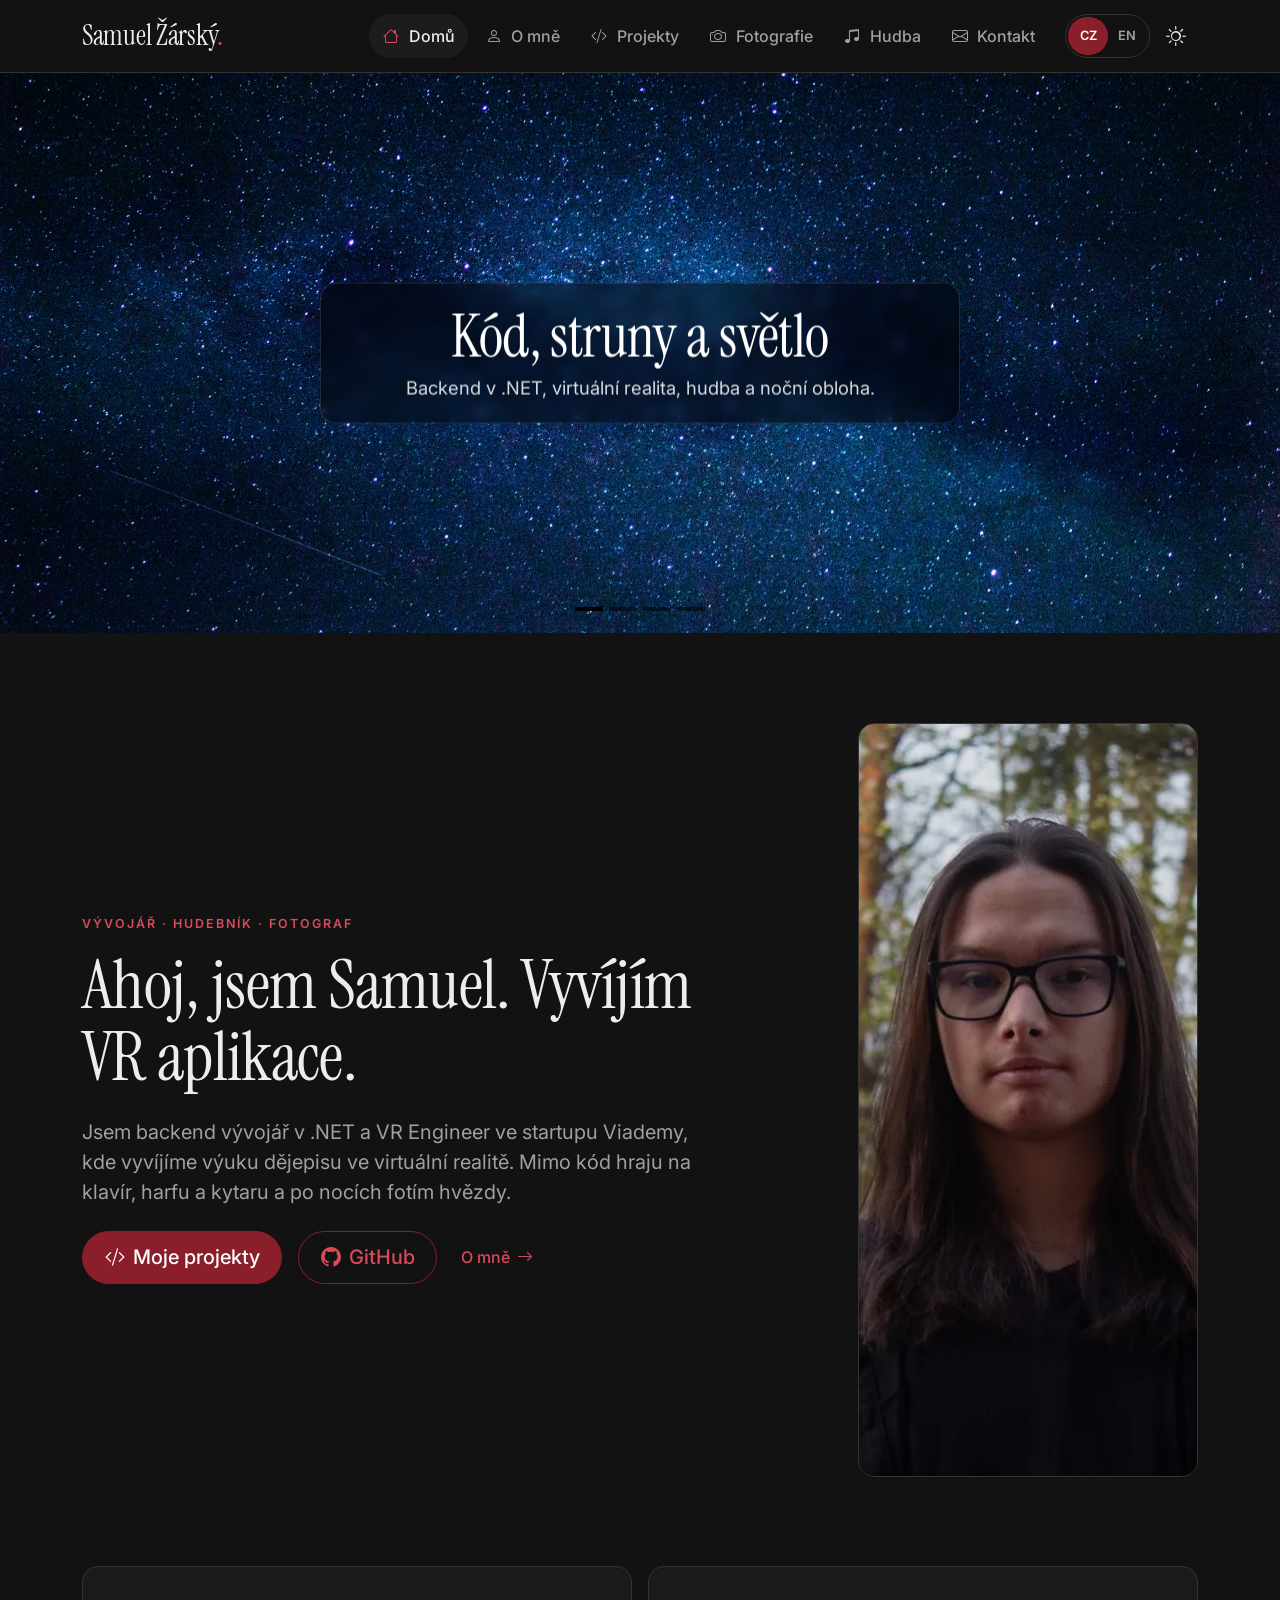
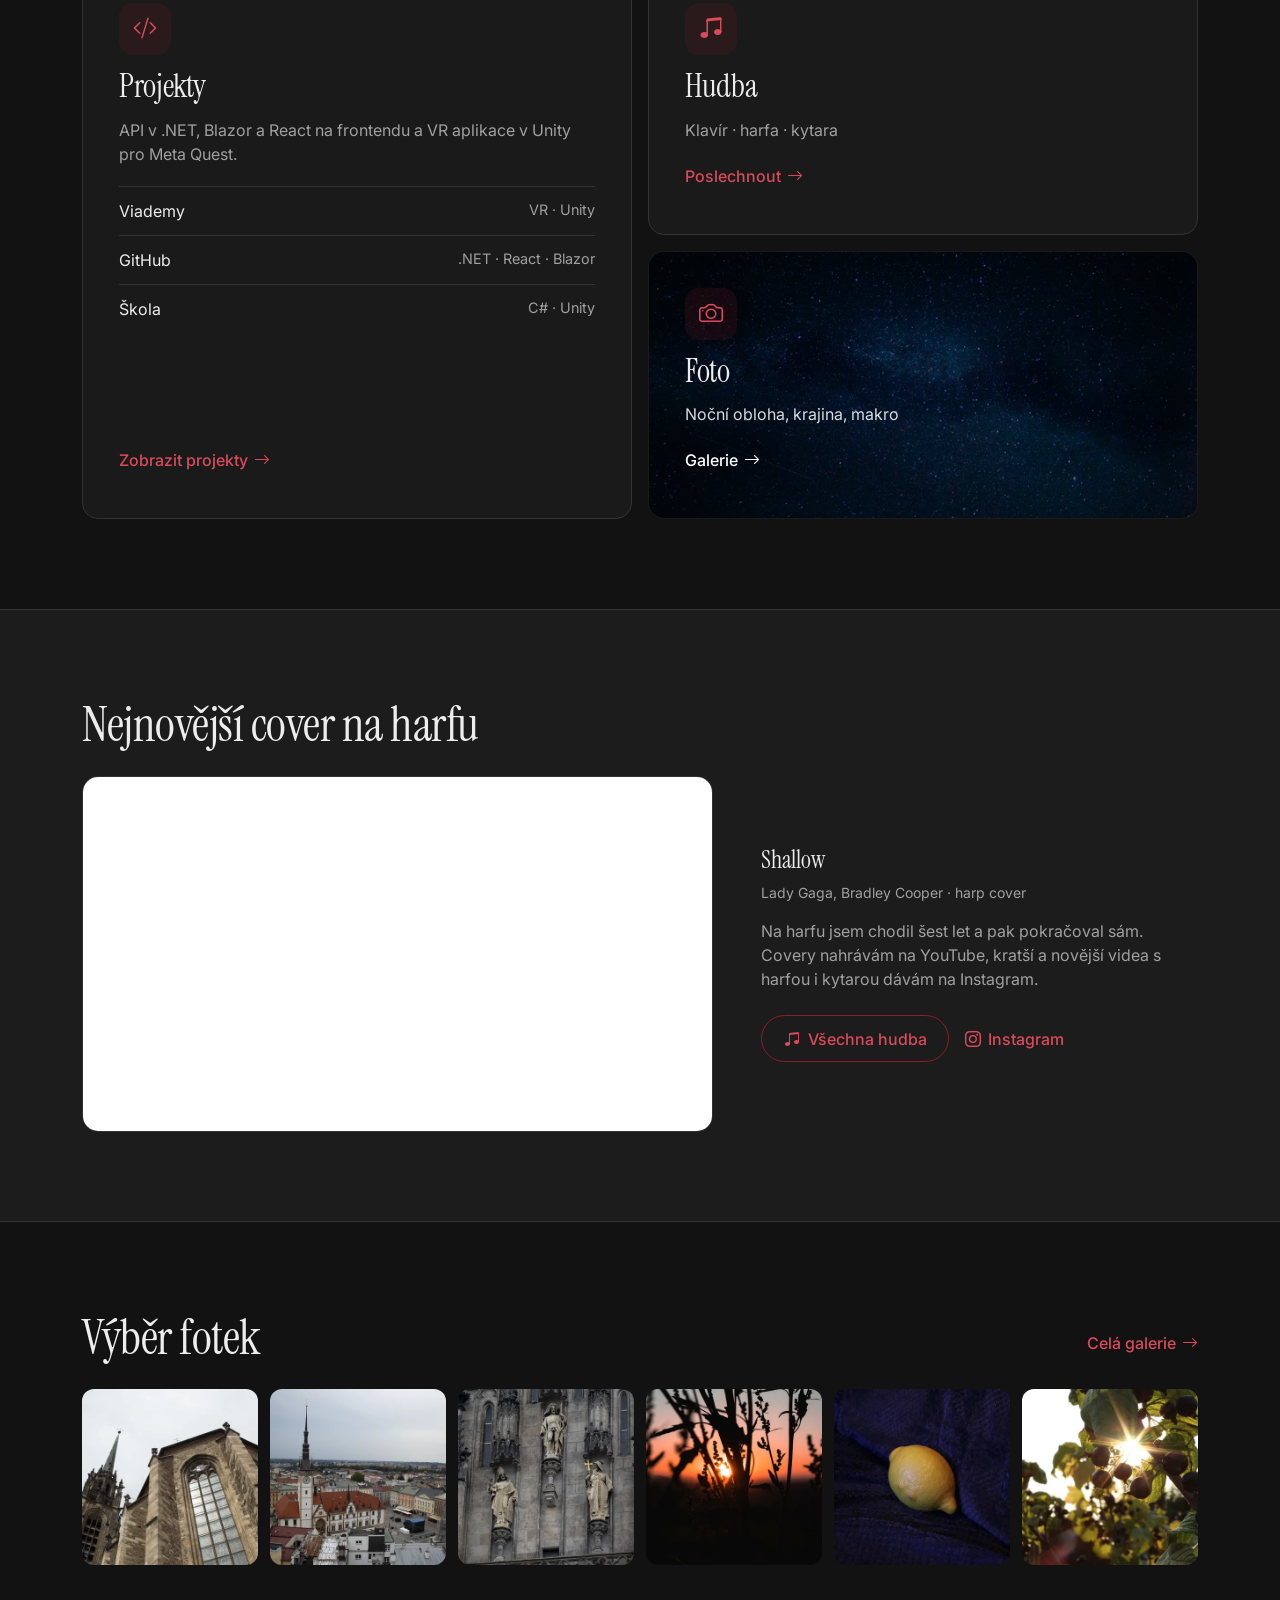
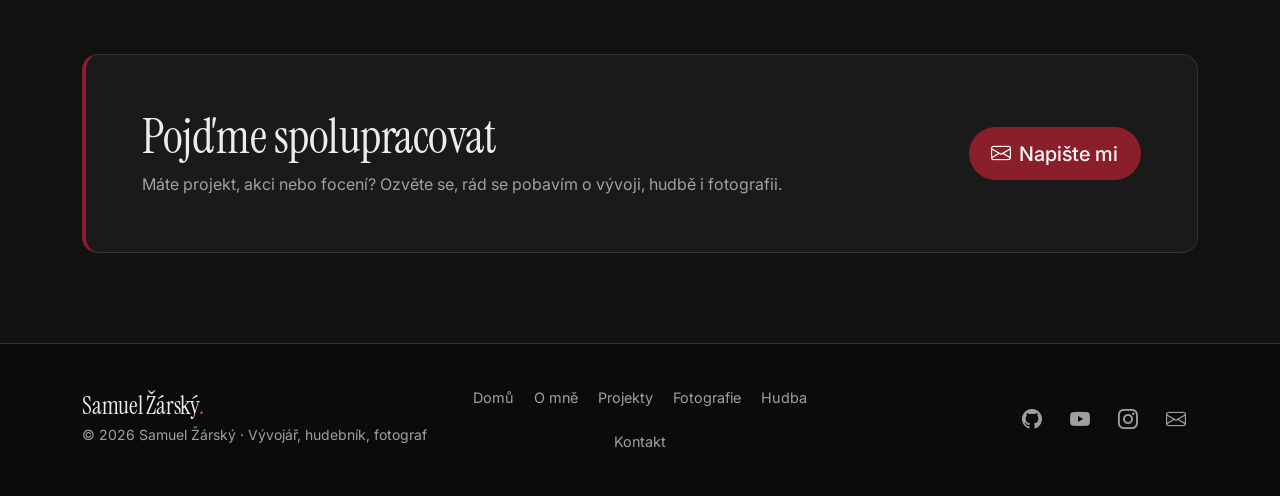
==== commit 60e76886: "updates" ====
--- a/index.html
+++ b/index.html
@@ -137,7 +137,7 @@
           <div class="col-lg-7" data-reveal>
             <p class="eyebrow mb-3" data-i18n="home.eyebrow">Vývojář · Hudebník · Fotograf</p>
             <h1 id="introTitle" class="mb-4" data-i18n="home.title">Ahoj, jsem Samuel. Vyvíjím VR aplikace.</h1>
-            <p class="lead mb-4" data-i18n="home.lead">Jsem backend vývojář v .NET a Head of VR ve startupu Viademy, kde vyvíjíme výuku dějepisu ve virtuální realitě. Mimo kód hraju na klavír, harfu a kytaru a po nocích fotím hvězdy.</p>
+            <p class="lead mb-4" data-i18n="home.lead">Jsem backend vývojář v .NET a VR Engineer ve startupu Viademy, kde vyvíjíme výuku dějepisu ve virtuální realitě. Mimo kód hraju na klavír, harfu a kytaru a po nocích fotím hvězdy.</p>
             <div class="d-flex flex-wrap align-items-center gap-2 gap-lg-3">
               <a class="btn btn-primary btn-lg" href="projekty.html"><i class="bi bi-code-slash" aria-hidden="true"></i><span data-i18n="home.ctaProjects">Moje projekty</span></a>
               <a class="btn btn-outline-primary btn-lg" href="https://github.com/StringSlayyer" target="_blank" rel="noopener"><i class="bi bi-github" aria-hidden="true"></i>GitHub</a>
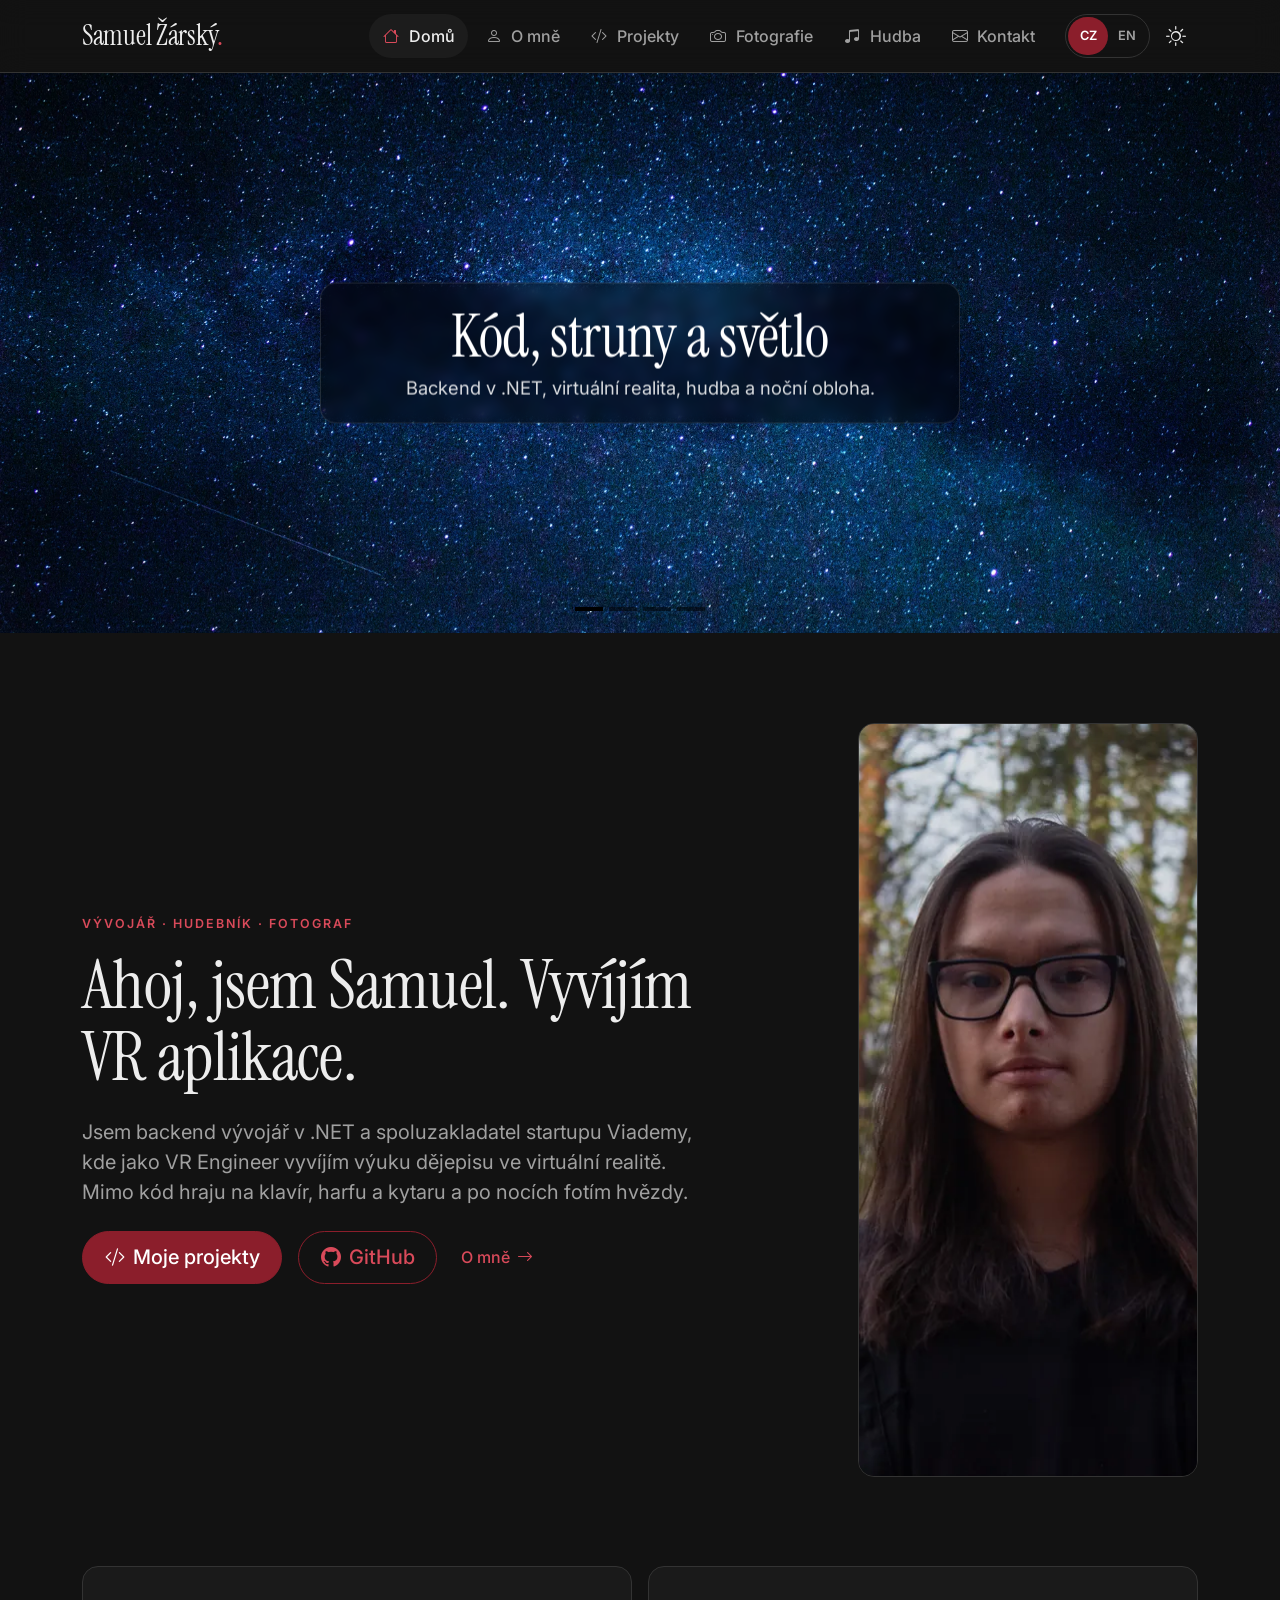
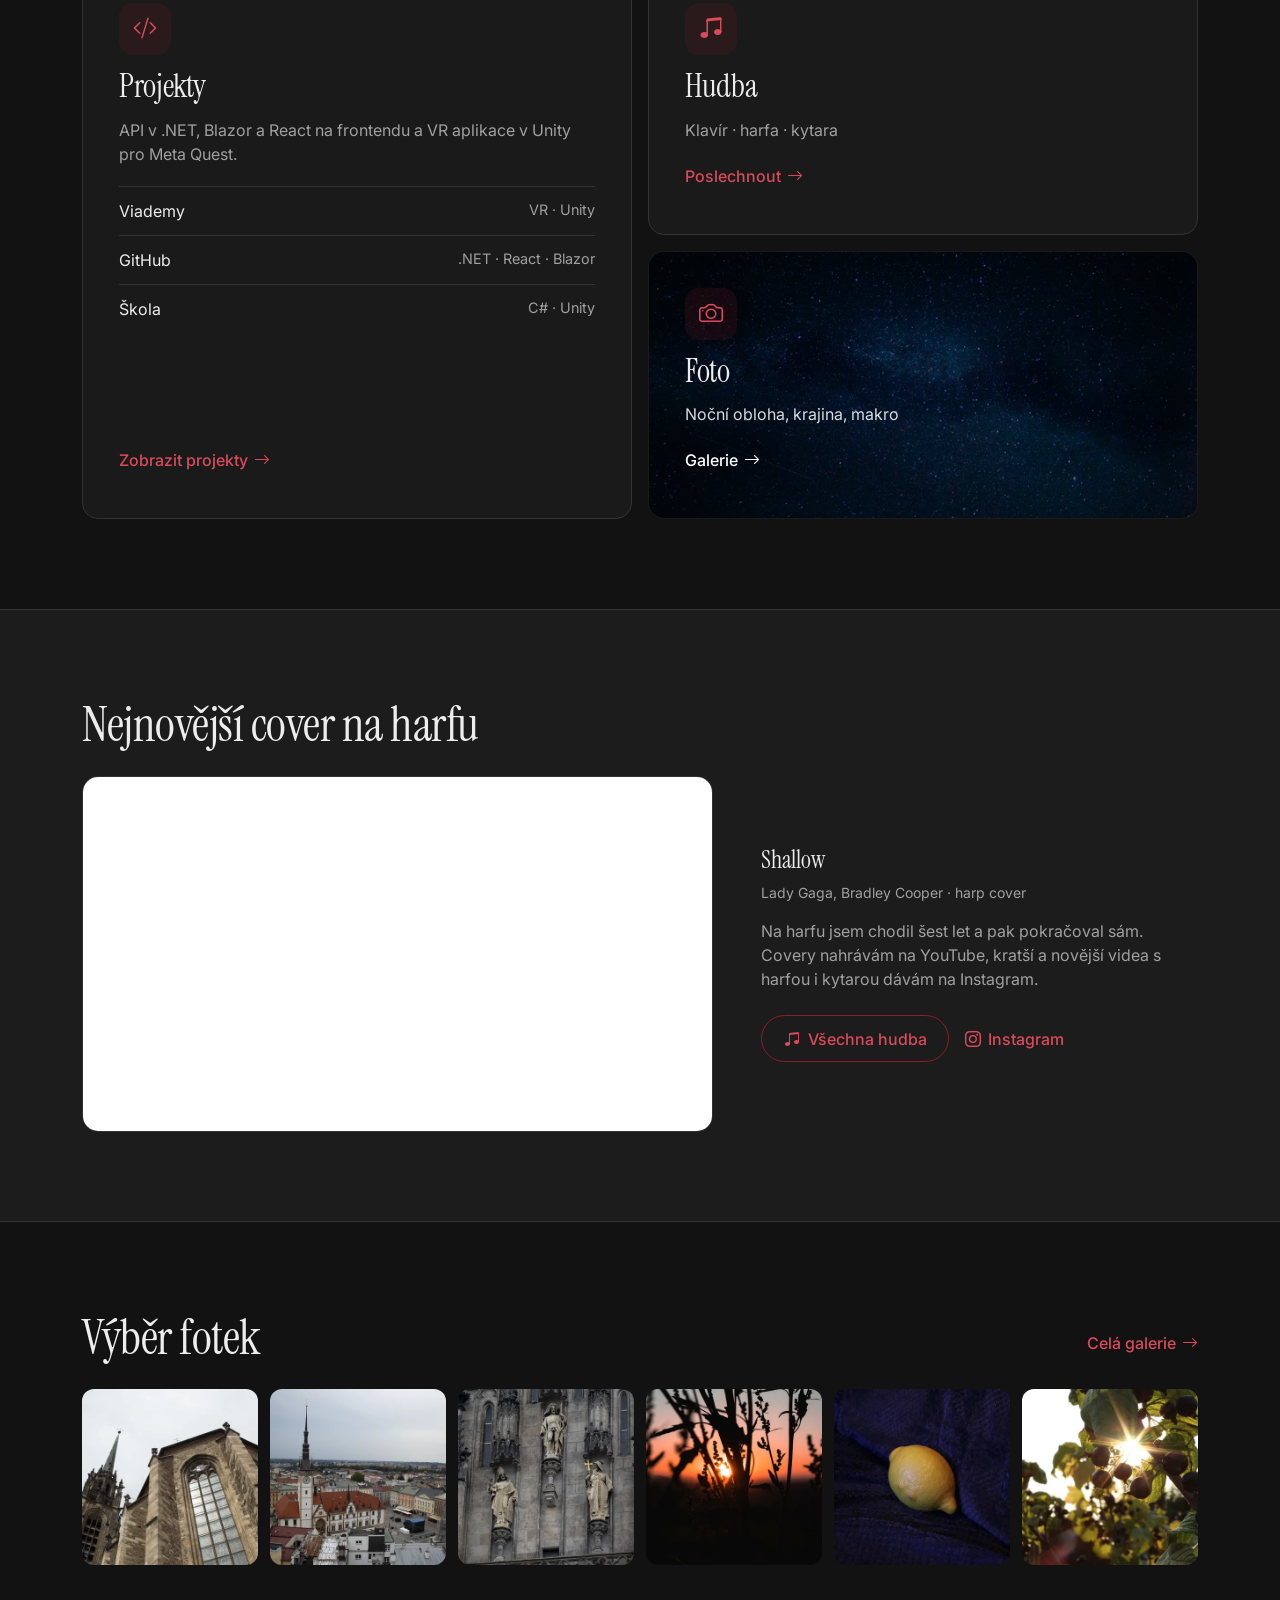
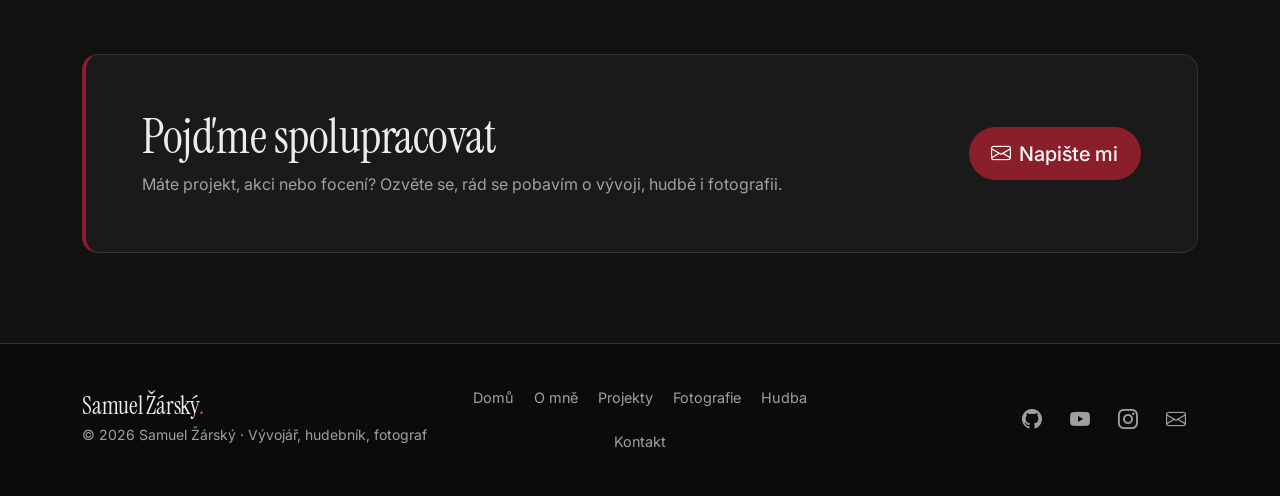
==== commit 96eff059: "clubiq, hudba" ====
--- a/index.html
+++ b/index.html
@@ -137,7 +137,7 @@
           <div class="col-lg-7" data-reveal>
             <p class="eyebrow mb-3" data-i18n="home.eyebrow">Vývojář · Hudebník · Fotograf</p>
             <h1 id="introTitle" class="mb-4" data-i18n="home.title">Ahoj, jsem Samuel. Vyvíjím VR aplikace.</h1>
-            <p class="lead mb-4" data-i18n="home.lead">Jsem backend vývojář v .NET a VR Engineer ve startupu Viademy, kde vyvíjíme výuku dějepisu ve virtuální realitě. Mimo kód hraju na klavír, harfu a kytaru a po nocích fotím hvězdy.</p>
+            <p class="lead mb-4" data-i18n="home.lead">Jsem backend vývojář v .NET a spoluzakladatel startupu Viademy, kde jako VR Engineer vyvíjím výuku dějepisu ve virtuální realitě. Mimo kód hraju na klavír, harfu a kytaru a po nocích fotím hvězdy.</p>
             <div class="d-flex flex-wrap align-items-center gap-2 gap-lg-3">
               <a class="btn btn-primary btn-lg" href="projekty.html"><i class="bi bi-code-slash" aria-hidden="true"></i><span data-i18n="home.ctaProjects">Moje projekty</span></a>
               <a class="btn btn-outline-primary btn-lg" href="https://github.com/StringSlayyer" target="_blank" rel="noopener"><i class="bi bi-github" aria-hidden="true"></i>GitHub</a>
--- a/assets/css/style.css
+++ b/assets/css/style.css
@@ -841,3 +841,7 @@
   .card-hover:hover, .bento-card:hover .bento-bg, .photo-tile:hover img { transform: none; }
 }
 
+
+/* Seznam faktů v kartě (taby Hudba) */
+.card-surface > .project-list.mt-0 li:first-child { border-top: 0; padding-top: 0; }
+.card-surface > .project-list.mt-0 li:last-child { padding-bottom: 0; }
